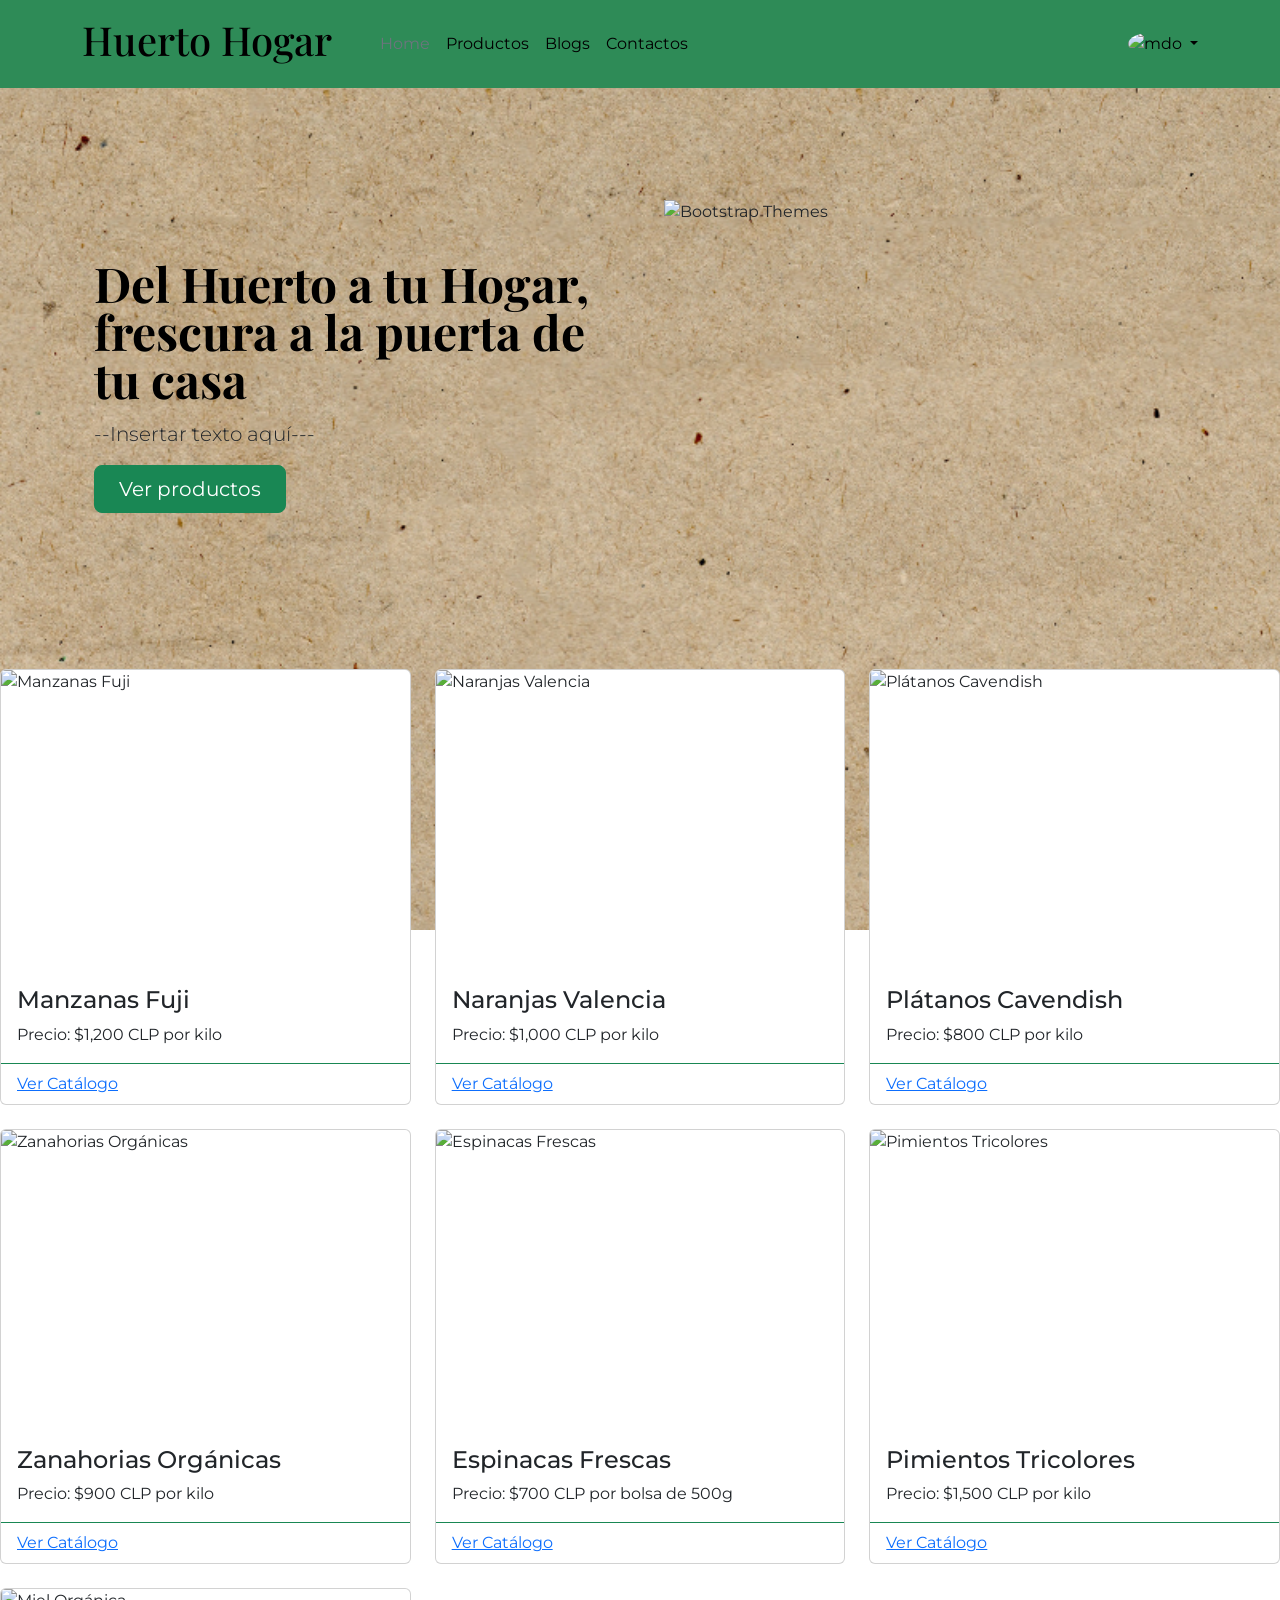
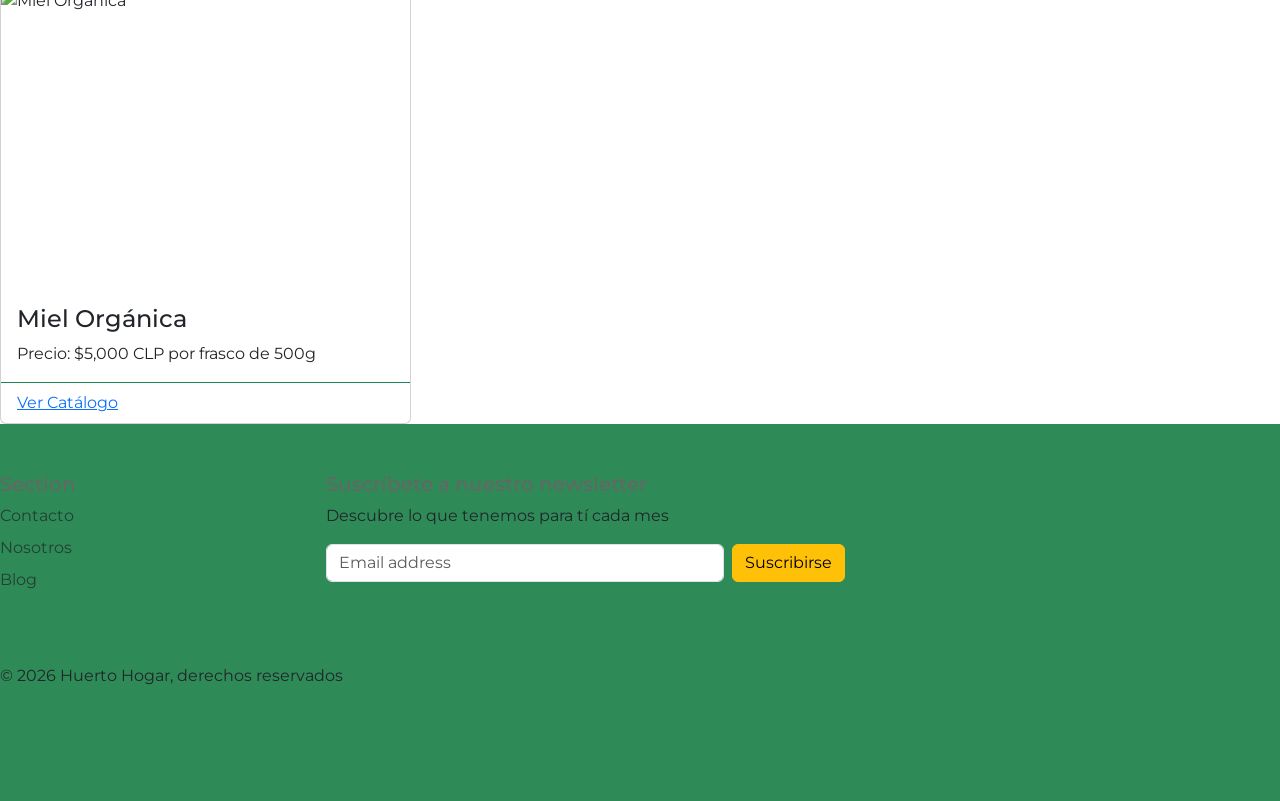
==== index.html @ 9d450c9e "borrado de boton nosotros del header de todo el proyecto" ====
<!DOCTYPE html>
<html lang="es">

<head>
    <meta charset="UTF-8">
    <title>HuertoHogar - Inicio</title>

    <style>
    @import url('https://fonts.googleapis.com/css2?family=Montserrat:ital,wght@0,100..900;1,100..900&display=swap');
    </style>
    <style>
    @import url('https://fonts.googleapis.com/css2?family=Montserrat:ital,wght@0,100..900;1,100..900&family=Playfair+Display:ital,wght@0,400..900;1,400..900&display=swap');
    </style>
    <link href="https://cdn.jsdelivr.net/npm/bootstrap@5.3.8/dist/css/bootstrap.min.css" rel="stylesheet" integrity="sha384-sRIl4kxILFvY47J16cr9ZwB07vP4J8+LH7qKQnuqkuIAvNWLzeN8tE5YBujZqJLB" crossorigin="anonymous">
    <script src="https://cdn.jsdelivr.net/npm/bootstrap@5.3.8/dist/js/bootstrap.bundle.min.js" integrity="sha384-FKyoEForCGlyvwx9Hj09JcYn3nv7wiPVlz7YYwJrWVcXK/BmnVDxM+D2scQbITxI" crossorigin="anonymous"></script>

    <link rel="stylesheet" href="css/style.css">
</head>


<!--HEADER-->
<header class="p-3 mb-3 ">
    <div class="container">
        <div class="d-flex flex-wrap align-items-center justify-content-center justify-content-lg-start"> <!-- Aqui va la imagen (logo)<a href="/"
                class="d-flex align-items-center mb-2 mb-lg-0 link-body-emphasis text-decoration-none"> <svg
                    class="bi me-2" width="40" height="32" role="img" aria-label="Bootstrap">
                    <use xlink:href="#bootstrap"></use>
                </svg> </a>-->
                <h1 class="logo-prov">Huerto Hogar</h1>
            <ul class="nav col-12 col-lg-auto me-lg-auto mb-2 justify-content-center mb-md-0">
                <li><a href="index.html" class="nav-link px-2 link-secondary">Home</a></li>
                <li><a href="catalogo.html" class="nav-link px-2 link-body-emphasis">Productos</a></li>
                <li><a href="blog.html" class="nav-link px-2 link-body-emphasis">Blogs</a></li>
                <li><a href="contacto.html" class="nav-link px-2 link-body-emphasis">Contactos</a></li>
            </ul>
            <div class="dropdown text-end"> <a href="login.html"
                    class="d-block link-body-emphasis text-decoration-none dropdown-toggle" data-bs-toggle="dropdown"
                    aria-expanded="false"> <img src="https://github.com/mdo.png" alt="mdo" width="32" height="32"
                        class="rounded-circle"> </a>
                <ul class="dropdown-menu text-small" style="">
                    <li><a class="dropdown-item" href="login.html">Iniciar Sesión/ Registrarse</a></li>
                    <li><a class="dropdown-item" href="carrito.html">Carrito</a></li>
                    <li>
                        <hr class="dropdown-divider">
                    </li>
                    <li><a class="dropdown-item" href="login.html">Cerrar Sesión</a></li>
                </ul>
            </div>
        </div>
    </div>
</header>
<!--HEADER-->

<body>
    <div class="container col-xxl-8 px-4 py-5">
        <div class="row flex-lg-row-reverse align-items-center g-5 py-5">
            <div class="col-10 col-sm-8 col-lg-6"> <img src="../HuertoHogar/img/manzana.jpg"
                    class="d-block mx-lg-auto img-fluid" alt="Bootstrap Themes" width="700" height="500" loading="lazy">
            </div>
            <div class="col-lg-6">
                <h1 class="display-5 fw-bold text-body-emphasis lh-1 mb-3">Del Huerto a tu Hogar, frescura a la puerta de tu casa</h1>
                <p class="lead">--Insertar texto aquí---</p>
                <div class="d-grid gap-2 d-md-flex justify-content-md-start"> <button type="button"
                        class="btn btn-success btn-lg px-4 me-md-2">Ver productos</button>
                </div>
            </div>
        </div>
    </div>

    <!--CARDS-->
    <div class="row row-cols-1 row-cols-md-3 g-4">
    
        <div class="col">
            <div class="card h-100">
                <img src="../HuertoHogar/img/manzana2.jpg" class="card-img-top" alt="Manzanas Fuji">
                <div class="card-body">
                    <h4 class="card-title">Manzanas Fuji</h4>
                    <p class="card-text">
                        Precio: $1,200 CLP por kilo
                    </p>
                </div>
                <div class="card-footer bg-transparent border-success">
                    <a href="catalogo.html">Ver Catálogo</a>
                </div>
            </div>
        </div>
    
        <div class="col">
            <div class="card h-100">
                <img src="../HuertoHogar/img/naranja2.jpg" class="card-img-top" alt="Naranjas Valencia">
                <div class="card-body">
                    <h4 class="card-title">Naranjas Valencia</h4>
                    <p class="card-text">
                        Precio: $1,000 CLP por kilo
                    </p>
                </div>
                <div class="card-footer bg-transparent border-success">
                    <a href="catalogo.html">Ver Catálogo</a>
                </div>
            </div>
        </div>
    
        <div class="col">
            <div class="card h-100">
                <img src="../HuertoHogar/img/banana.jpg" class="card-img-top" alt="Plátanos Cavendish">
                <div class="card-body">
                    <h4 class="card-title">Plátanos Cavendish</h4>
                    <p class="card-text">
                        Precio: $800 CLP por kilo
                    </p>
                </div>
                <div class="card-footer bg-transparent border-success">
                    <a href="catalogo.html">Ver Catálogo</a>
                </div>
            </div>
        </div>
    
        <div class="col">
            <div class="card h-100">
                <img src="../HuertoHogar/img/zanahoria.jpg" class="card-img-top" alt="Zanahorias Orgánicas">
                <div class="card-body">
                    <h4 class="card-title">Zanahorias Orgánicas</h4>
                    <p class="card-text">
                        Precio: $900 CLP por kilo
                    </p>
                </div>
                <div class="card-footer bg-transparent border-success">
                    <a href="catalogo.html">Ver Catálogo</a>
                </div>
            </div>
        </div>
    
        <div class="col">
            <div class="card h-100">
                <img src="../HuertoHogar/img/espinaca3.jpg" class="card-img-top" alt="Espinacas Frescas">
                <div class="card-body">
                    <h4 class="card-title">Espinacas Frescas</h4>
                    <p class="card-text">
                        Precio: $700 CLP por bolsa de 500g
                    </p>
                </div>
                <div class="card-footer bg-transparent border-success">
                    <a href="catalogo.html">Ver Catálogo</a>
                </div>
            </div>
        </div>
    
        <div class="col">
            <div class="card h-100">
                <img src="../HuertoHogar/img/pimiento2.jpg" class="card-img-top" alt="Pimientos Tricolores">
                <div class="card-body">
                    <h4 class="card-title">Pimientos Tricolores</h4>
                    <p class="card-text">
                        Precio: $1,500 CLP por kilo
                    </p>
                </div>
                <div class="card-footer bg-transparent border-success">
                    <a href="catalogo.html">Ver Catálogo</a>
                </div>
            </div>
        </div>
    
        <div class="col">
            <div class="card h-100">
                <img src="../HuertoHogar/img/miel.jpg" class="card-img-top" alt="Miel Orgánica">
                <div class="card-body">
                    <h4 class="card-title">Miel Orgánica</h4>
                    <p class="card-text">
                        Precio: $5,000 CLP por frasco de 500g
                    </p>
                </div>
                <div class="card-footer bg-transparent border-success">
                    <a href="catalogo.html">Ver Catálogo</a>
                </div>
            </div>
        </div>
    
    </div>
    <!--CARDS-->
</body>

<!--FOOTER-->
<footer class="py-5">
    <div class="row">
        <div class="col-6 col-md-2 mb-3">
            <h5>Section</h5>
            <ul class="nav flex-column">
                <li class="nav-item mb-2"><a href="contacto.html" class="nav-link p-0 text-body-secondary">Contacto</a></li>
                <li class="nav-item mb-2"><a href="contacto.html" class="nav-link p-0 text-body-secondary">Nosotros</a></li>
                <li class="nav-item mb-2"><a href="blog.html" class="nav-link p-0 text-body-secondary">Blog</a></li>

            </ul>
        </div>
        <div class="col-md-5 offset-md-1 mb-3">
            <form>
                <h5>Suscríbete a nuestro newsletter</h5>
                <p>Descubre lo que tenemos para tí cada mes</p>
                <div class="d-flex flex-column flex-sm-row w-100 gap-2"> <label for="newsletter1"
                        class="visually-hidden">Email personal</label> <input id="newsletter1" type="email"
                        class="form-control" placeholder="Email address"> <button class="btn btn-warning"
                        type="button">Suscribirse</button> </div>
            </form>
        </div>
    </div>
    <div class="d-flex flex-column flex-sm-row justify-content-between py-4 my-4">
        <p>© 2026 Huerto Hogar, derechos reservados</p>
        <ul class="list-unstyled d-flex">
            <li class="ms-3"><a class="link-body-emphasis" href="https://www.instagram.com/" aria-label="Instagram"><svg class="bi" width="24"
                        height="24">
                        <use xlink:href="#instagram"></use>
                    </svg></a></li>
            <li class="ms-3"><a class="link-body-emphasis" href="https://www.facebook.com/" aria-label="Facebook"><svg class="bi" width="24"
                        height="24" aria-hidden="true">
                        <use xlink:href="#facebook"></use>
                    </svg></a></li>
        </ul>
    </div>
</footer>
<!--FOOTER-->
</html>
---- css/style.css ----
body {
    /* Ruta de la imagen o enlace web */
    background-image: url('../img/FondoPapel.jpg');
    
    /* Evita que la imagen se repita */
    background-repeat: no-repeat;
    
    /* Ajusta la imagen para que cubra toda la pantalla */
    background-size: cover;
    
    /* Centra la imagen en la pantalla */
    background-position: center;
    
    /* Mantiene la imagen fija al deslizar la página */
    background-attachment: fixed;
    
    /* Elimina los márgenes predeterminados del navegador */
    margin: 0;
    
    /* Asegura que el alto ocupe toda la ventana */
    height: 100vh;

    font-family: 'Montserrat', sans-serif;
}


header{
    background-color: var(--verde-esmeralda);
}

footer {
    background-color: var(--verde-esmeralda);
}

.logo-prov{
    color: black;
    margin-right: 40px;
}


h1{
    font-family: 'Playfair Display', serif;
    color: var(--marron-claro);
}

h2{
    font-family: 'Montserrat', sans-serif;
    color: var(--marron-claro);
}

h3{
    font-family: 'Montserrat', sans-serif;
    color: var(--gris-oscuro);
}
h4{
    font-family: 'Montserrat', sans-serif;
    color: var(--gris-oscuro);
}
h5{
    font-family: 'Montserrat', sans-serif;
    color: var(--gris-medio);
}
h6{
    font-family: 'Montserrat', sans-serif;
}
p{
    font-family: 'Montserrat', sans-serif;
}


.card-img-top{
    height: 300px;
    object-fit: cover;
}

.bg-blanco{
    background-color: var(--blanco-suave);
}
:root{
    --blanco-suave: #F7F7F7;
    --verde-esmeralda:  #2E8B57;
    --amarillo-mostaza: #FFD700;
    --marron-claro: #8B4513;
    --gris-oscuro: #333333;
    --gris-medio: #666666;
}
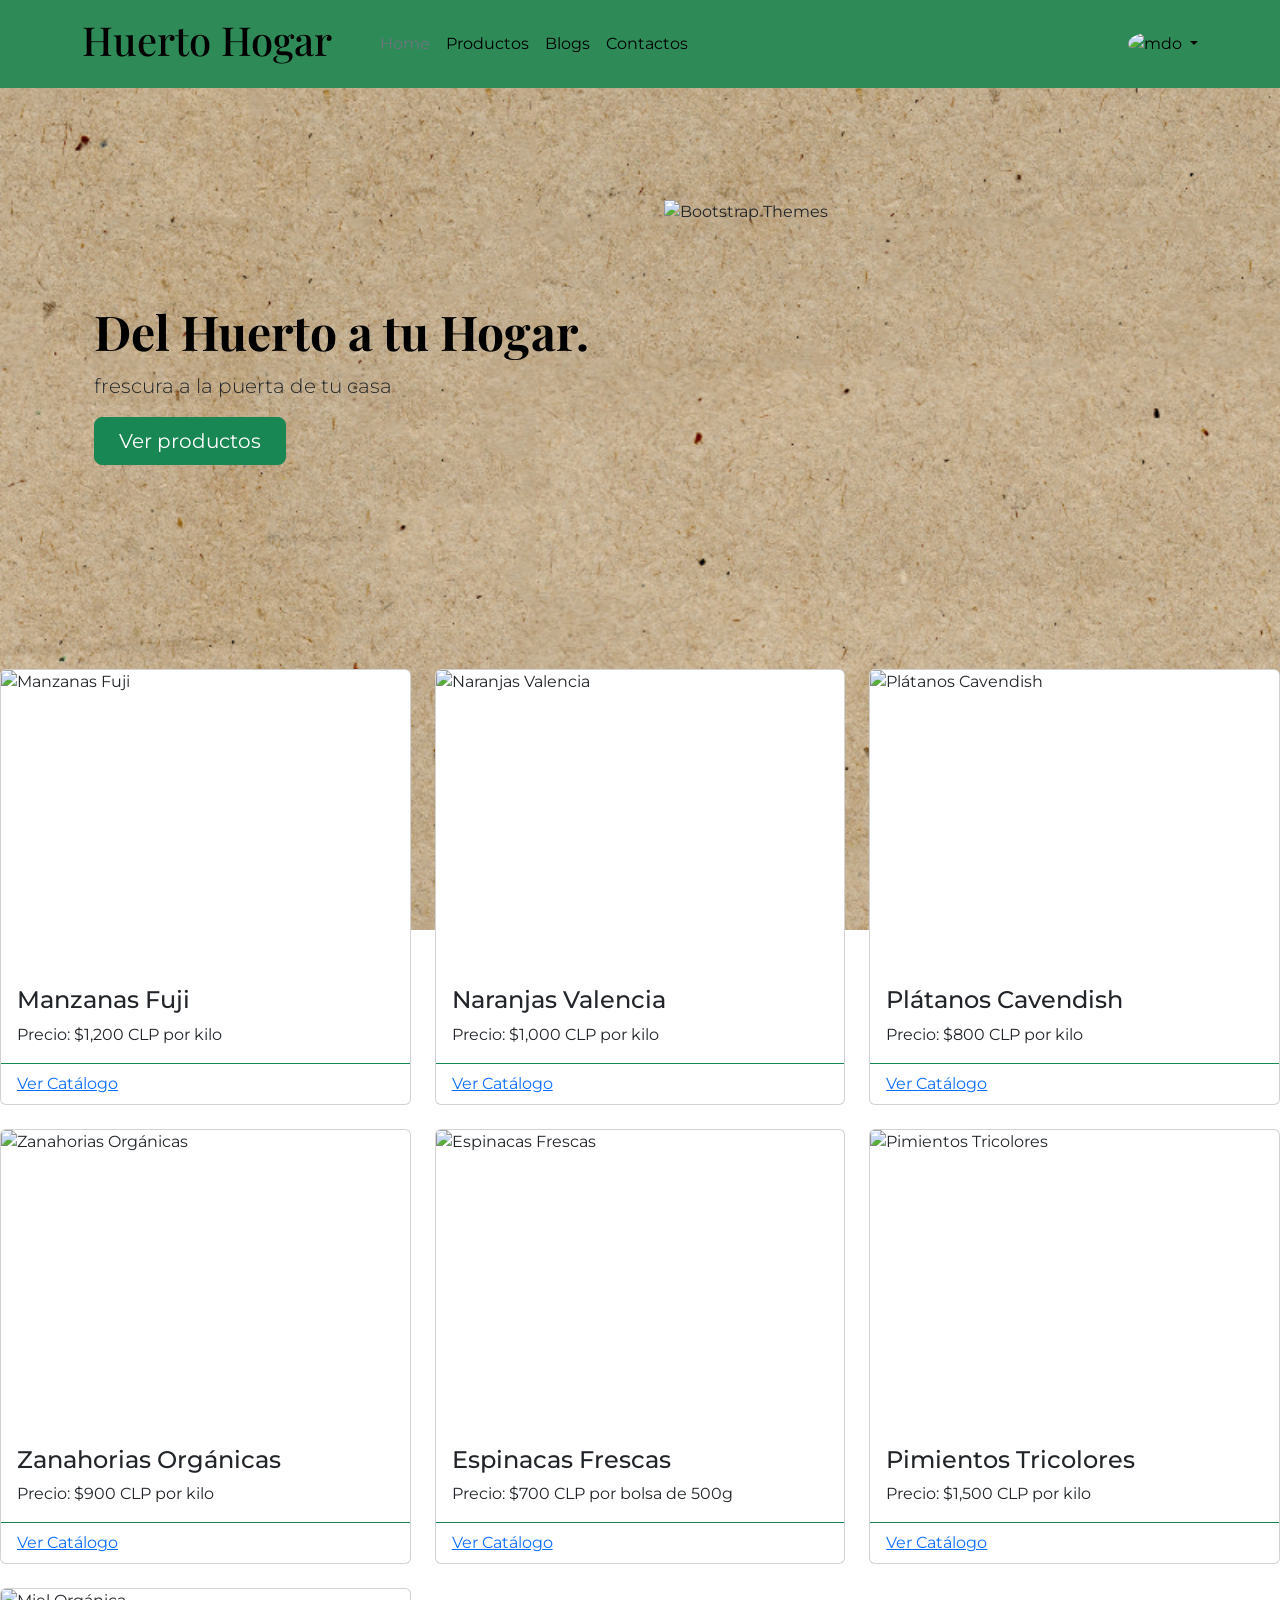
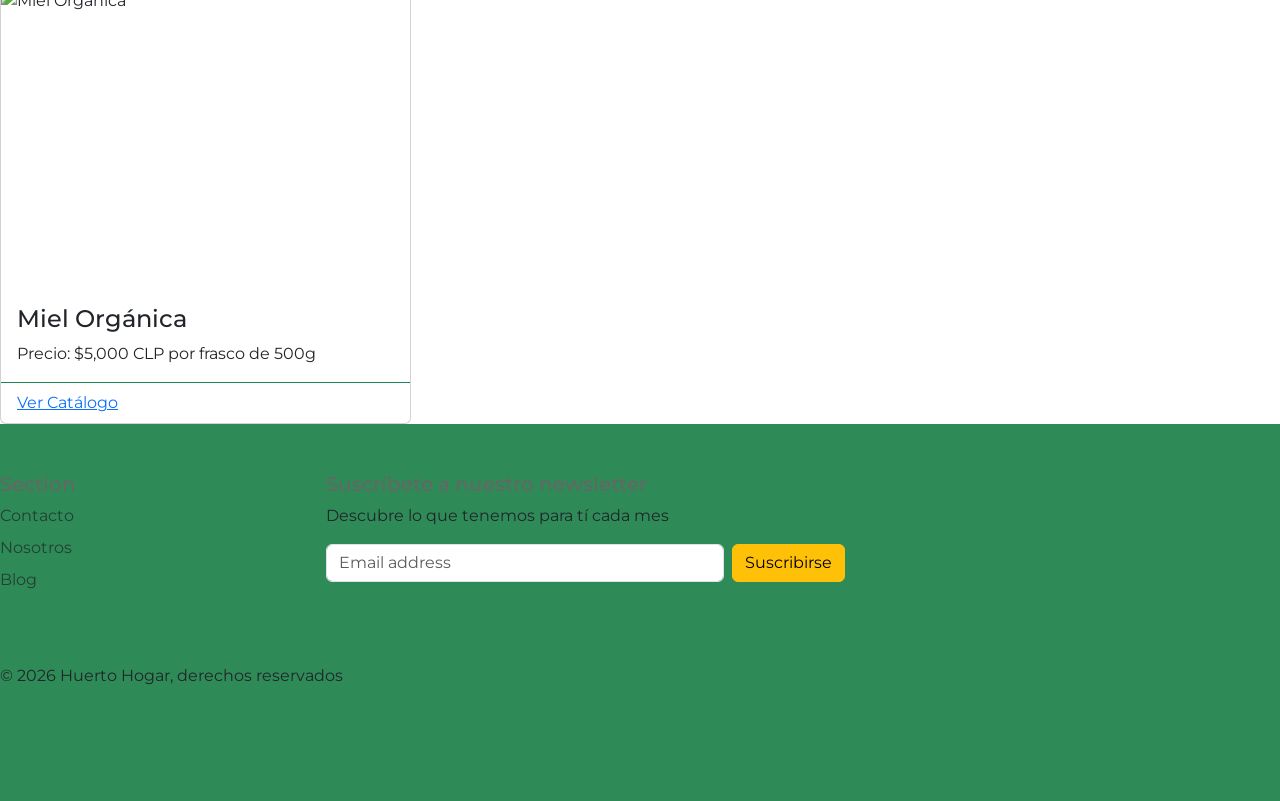
==== commit d8dcce1a: "cambio de titulo y subtitulo ademas de boton ver productos ahora si redirecciona a productos" ====
--- a/index.html
+++ b/index.html
@@ -58,10 +58,10 @@
                     class="d-block mx-lg-auto img-fluid" alt="Bootstrap Themes" width="700" height="500" loading="lazy">
             </div>
             <div class="col-lg-6">
-                <h1 class="display-5 fw-bold text-body-emphasis lh-1 mb-3">Del Huerto a tu Hogar, frescura a la puerta de tu casa</h1>
-                <p class="lead">--Insertar texto aquí---</p>
-                <div class="d-grid gap-2 d-md-flex justify-content-md-start"> <button type="button"
-                        class="btn btn-success btn-lg px-4 me-md-2">Ver productos</button>
+                <h1 class="display-5 fw-bold text-body-emphasis lh-1 mb-3">Del Huerto a tu Hogar.</h1>
+                <p class="lead">frescura a la puerta de tu casa</p>
+                <div class="d-grid gap-2 d-md-flex justify-content-md-start"> <a href="catalogo.html"
+                    class="btn btn-success btn-lg px-4 me-md-2">Ver productos</a>
                 </div>
             </div>
         </div>
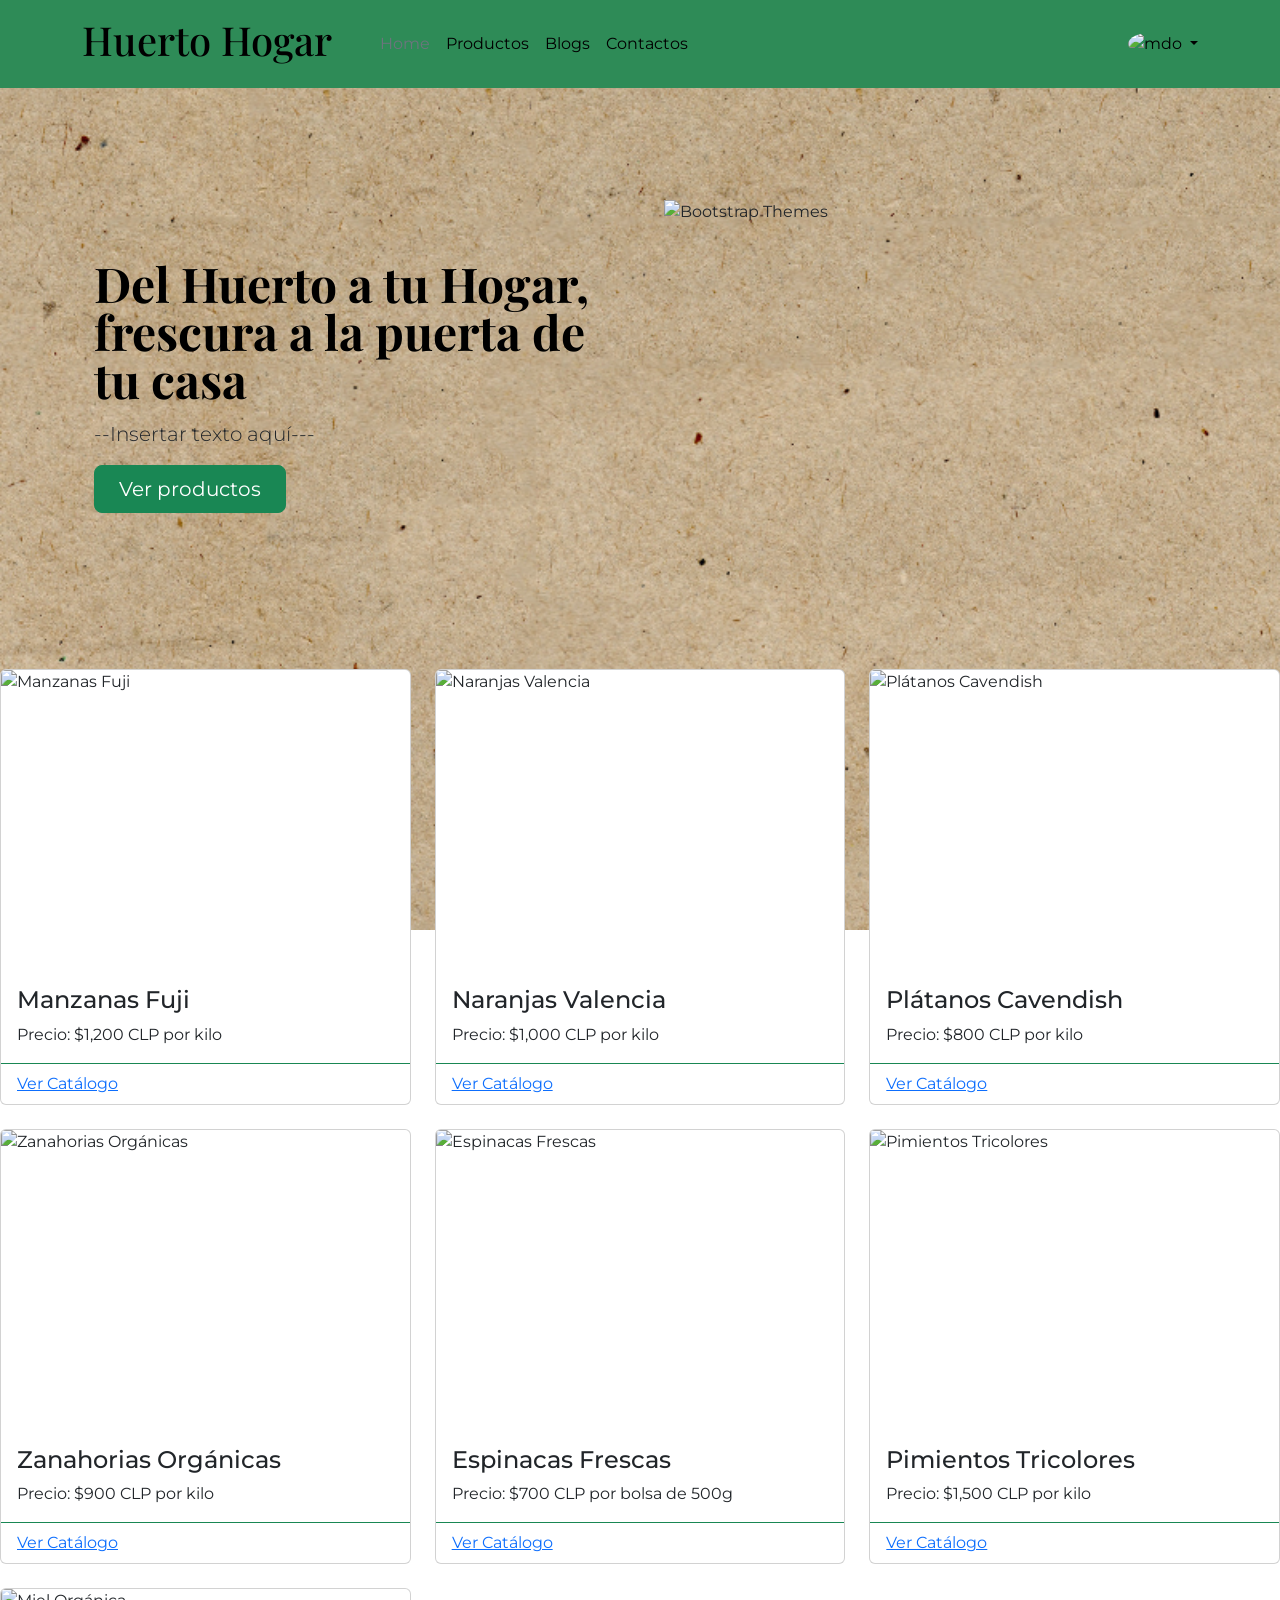
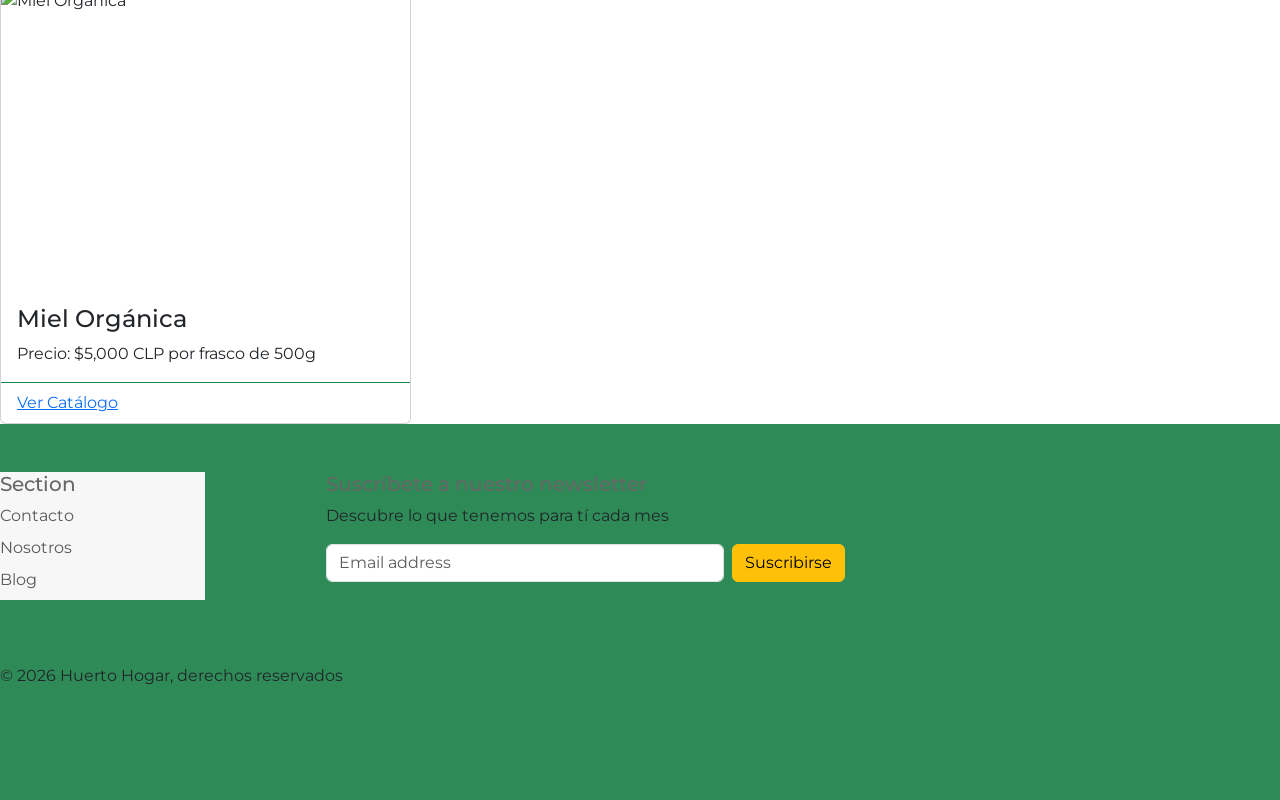
==== commit bf6f3e0d: "Modificacion estetica de carrito y el index Se agregaron clases bootstrap a algunos componentes para" ====
--- a/index.html
+++ b/index.html
@@ -58,10 +58,11 @@
                     class="d-block mx-lg-auto img-fluid" alt="Bootstrap Themes" width="700" height="500" loading="lazy">
             </div>
             <div class="col-lg-6">
-                <h1 class="display-5 fw-bold text-body-emphasis lh-1 mb-3">Del Huerto a tu Hogar.</h1>
-                <p class="lead">frescura a la puerta de tu casa</p>
-                <div class="d-grid gap-2 d-md-flex justify-content-md-start"> <a href="catalogo.html"
-                    class="btn btn-success btn-lg px-4 me-md-2">Ver productos</a>
+                <h1 class="display-5 fw-bold text-body-emphasis lh-1 mb-3">Del Huerto a tu Hogar, frescura a la puerta de tu casa</h1>
+                <p class="lead">--Insertar texto aquí---</p>
+                <div class="d-grid gap-2 d-md-flex justify-content-md-start"> <button type="button"
+                        class="btn btn-success btn-lg px-4 me-md-2"
+                        >Ver productos</button>
                 </div>
             </div>
         </div>
@@ -182,7 +183,7 @@
 <!--FOOTER-->
 <footer class="py-5">
     <div class="row">
-        <div class="col-6 col-md-2 mb-3">
+        <div class="col-6 col-md-2 mb-3 bg-blanco">
             <h5>Section</h5>
             <ul class="nav flex-column">
                 <li class="nav-item mb-2"><a href="contacto.html" class="nav-link p-0 text-body-secondary">Contacto</a></li>
@@ -204,16 +205,6 @@
     </div>
     <div class="d-flex flex-column flex-sm-row justify-content-between py-4 my-4">
         <p>© 2026 Huerto Hogar, derechos reservados</p>
-        <ul class="list-unstyled d-flex">
-            <li class="ms-3"><a class="link-body-emphasis" href="https://www.instagram.com/" aria-label="Instagram"><svg class="bi" width="24"
-                        height="24">
-                        <use xlink:href="#instagram"></use>
-                    </svg></a></li>
-            <li class="ms-3"><a class="link-body-emphasis" href="https://www.facebook.com/" aria-label="Facebook"><svg class="bi" width="24"
-                        height="24" aria-hidden="true">
-                        <use xlink:href="#facebook"></use>
-                    </svg></a></li>
-        </ul>
     </div>
 </footer>
 <!--FOOTER-->
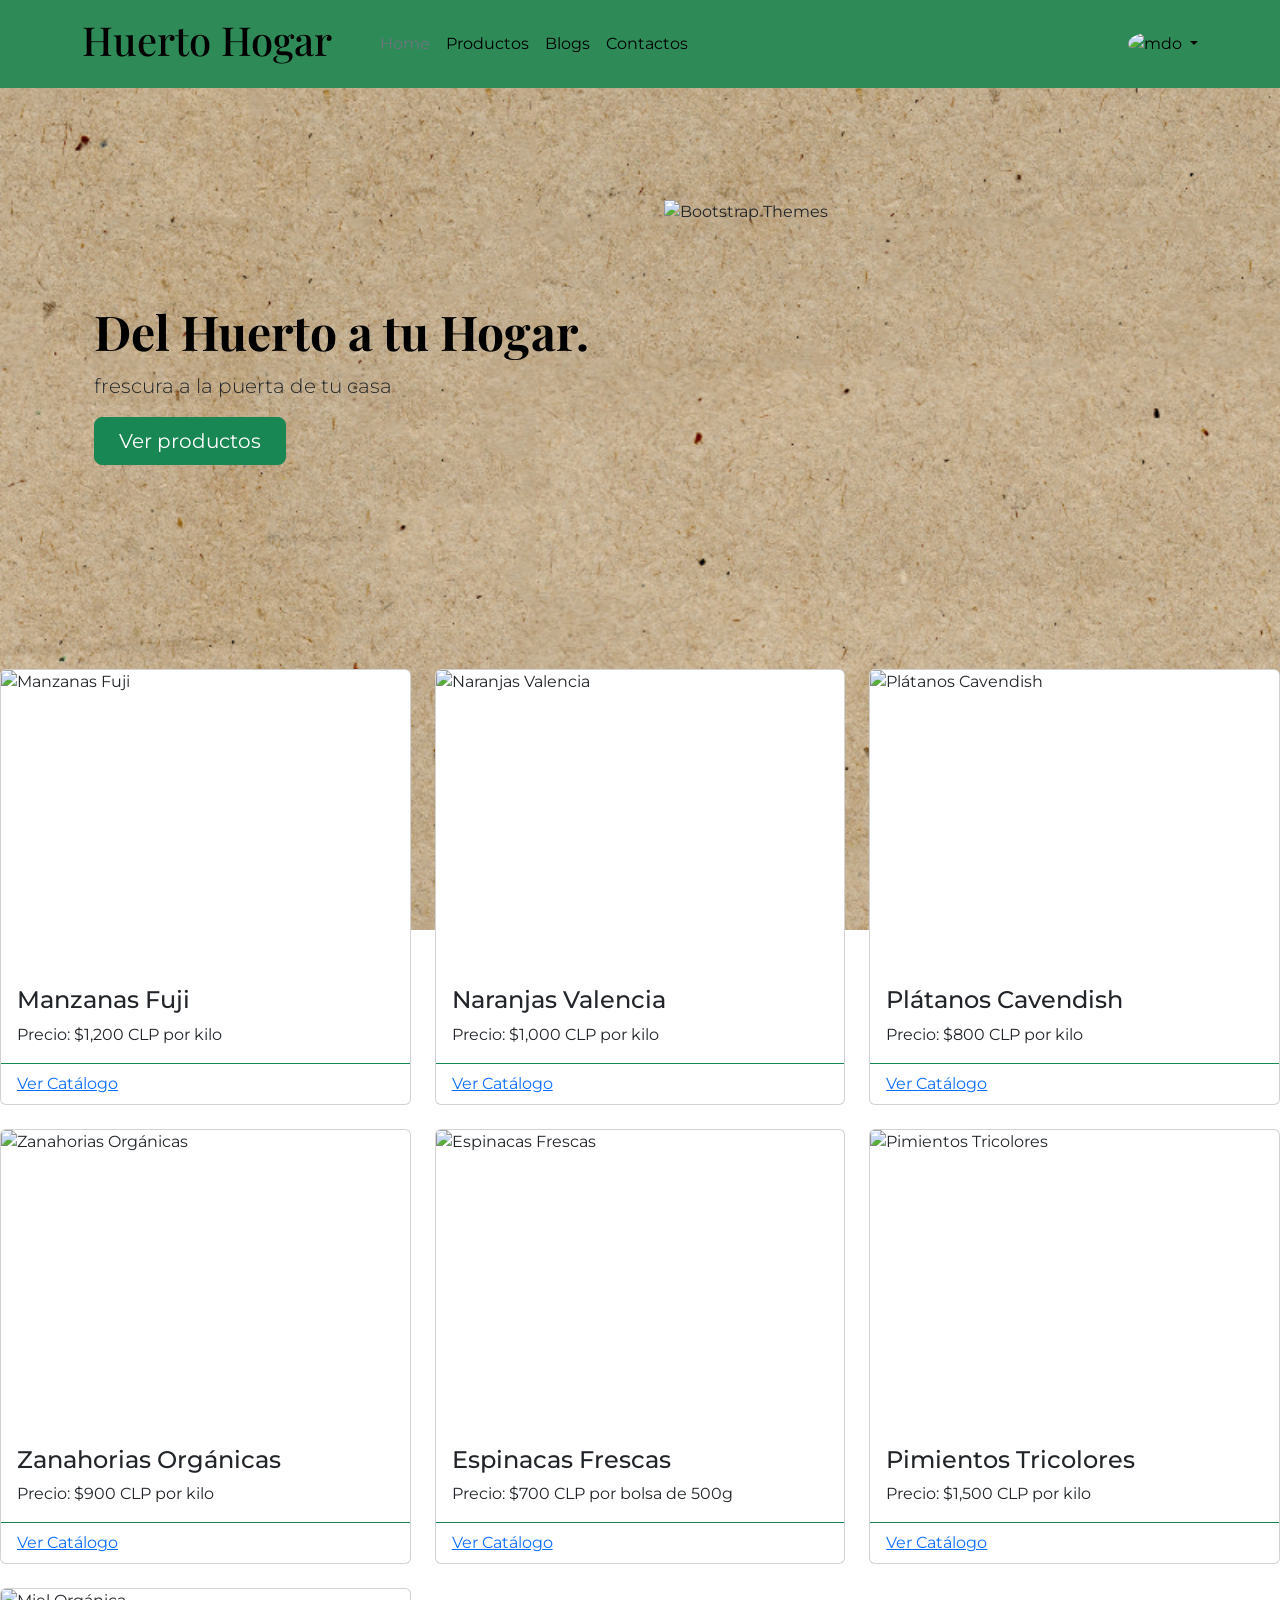
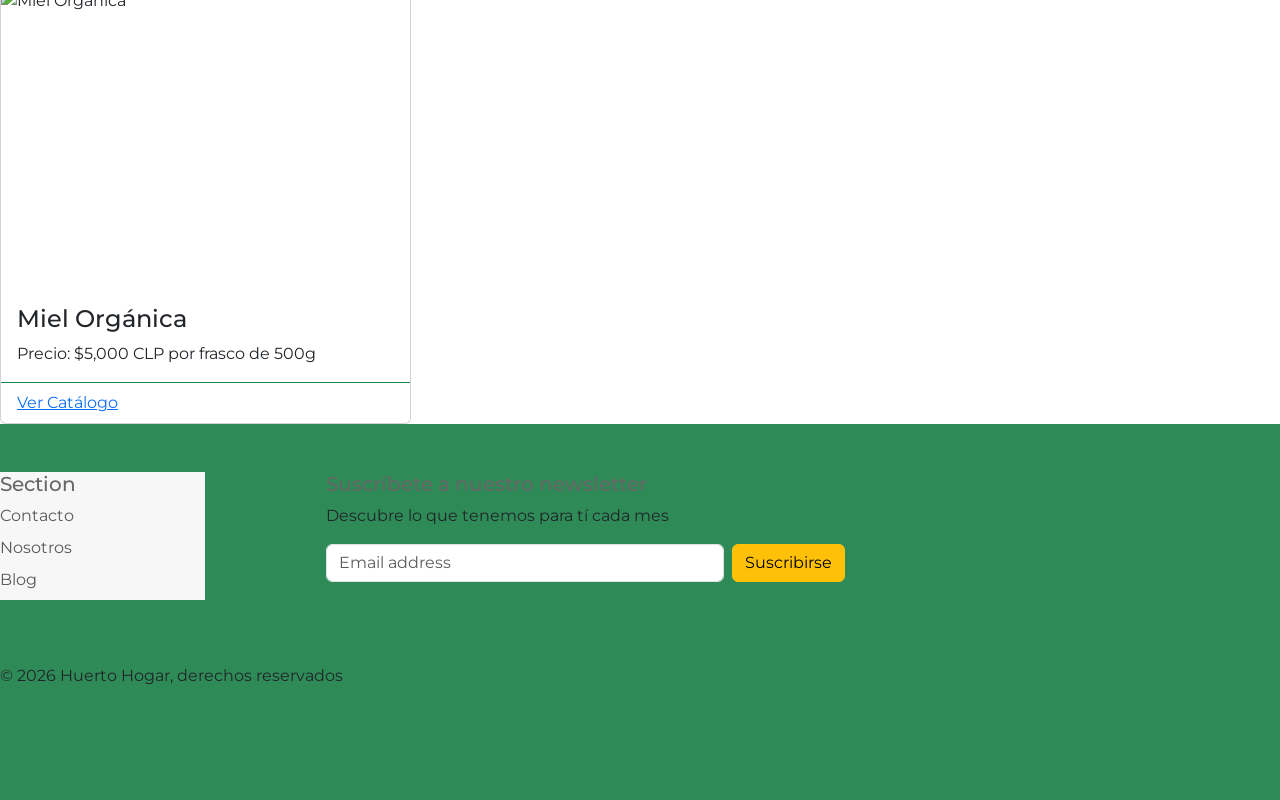
==== commit f0e97572: "Merge branch 'main' of https://github.com/gatogalleta123/HuertoHogar" ====
--- a/index.html
+++ b/index.html
@@ -58,11 +58,10 @@
                     class="d-block mx-lg-auto img-fluid" alt="Bootstrap Themes" width="700" height="500" loading="lazy">
             </div>
             <div class="col-lg-6">
-                <h1 class="display-5 fw-bold text-body-emphasis lh-1 mb-3">Del Huerto a tu Hogar, frescura a la puerta de tu casa</h1>
-                <p class="lead">--Insertar texto aquí---</p>
-                <div class="d-grid gap-2 d-md-flex justify-content-md-start"> <button type="button"
-                        class="btn btn-success btn-lg px-4 me-md-2"
-                        >Ver productos</button>
+                <h1 class="display-5 fw-bold text-body-emphasis lh-1 mb-3">Del Huerto a tu Hogar.</h1>
+                <p class="lead">frescura a la puerta de tu casa</p>
+                <div class="d-grid gap-2 d-md-flex justify-content-md-start"> <a href="catalogo.html"
+                    class="btn btn-success btn-lg px-4 me-md-2">Ver productos</a>
                 </div>
             </div>
         </div>
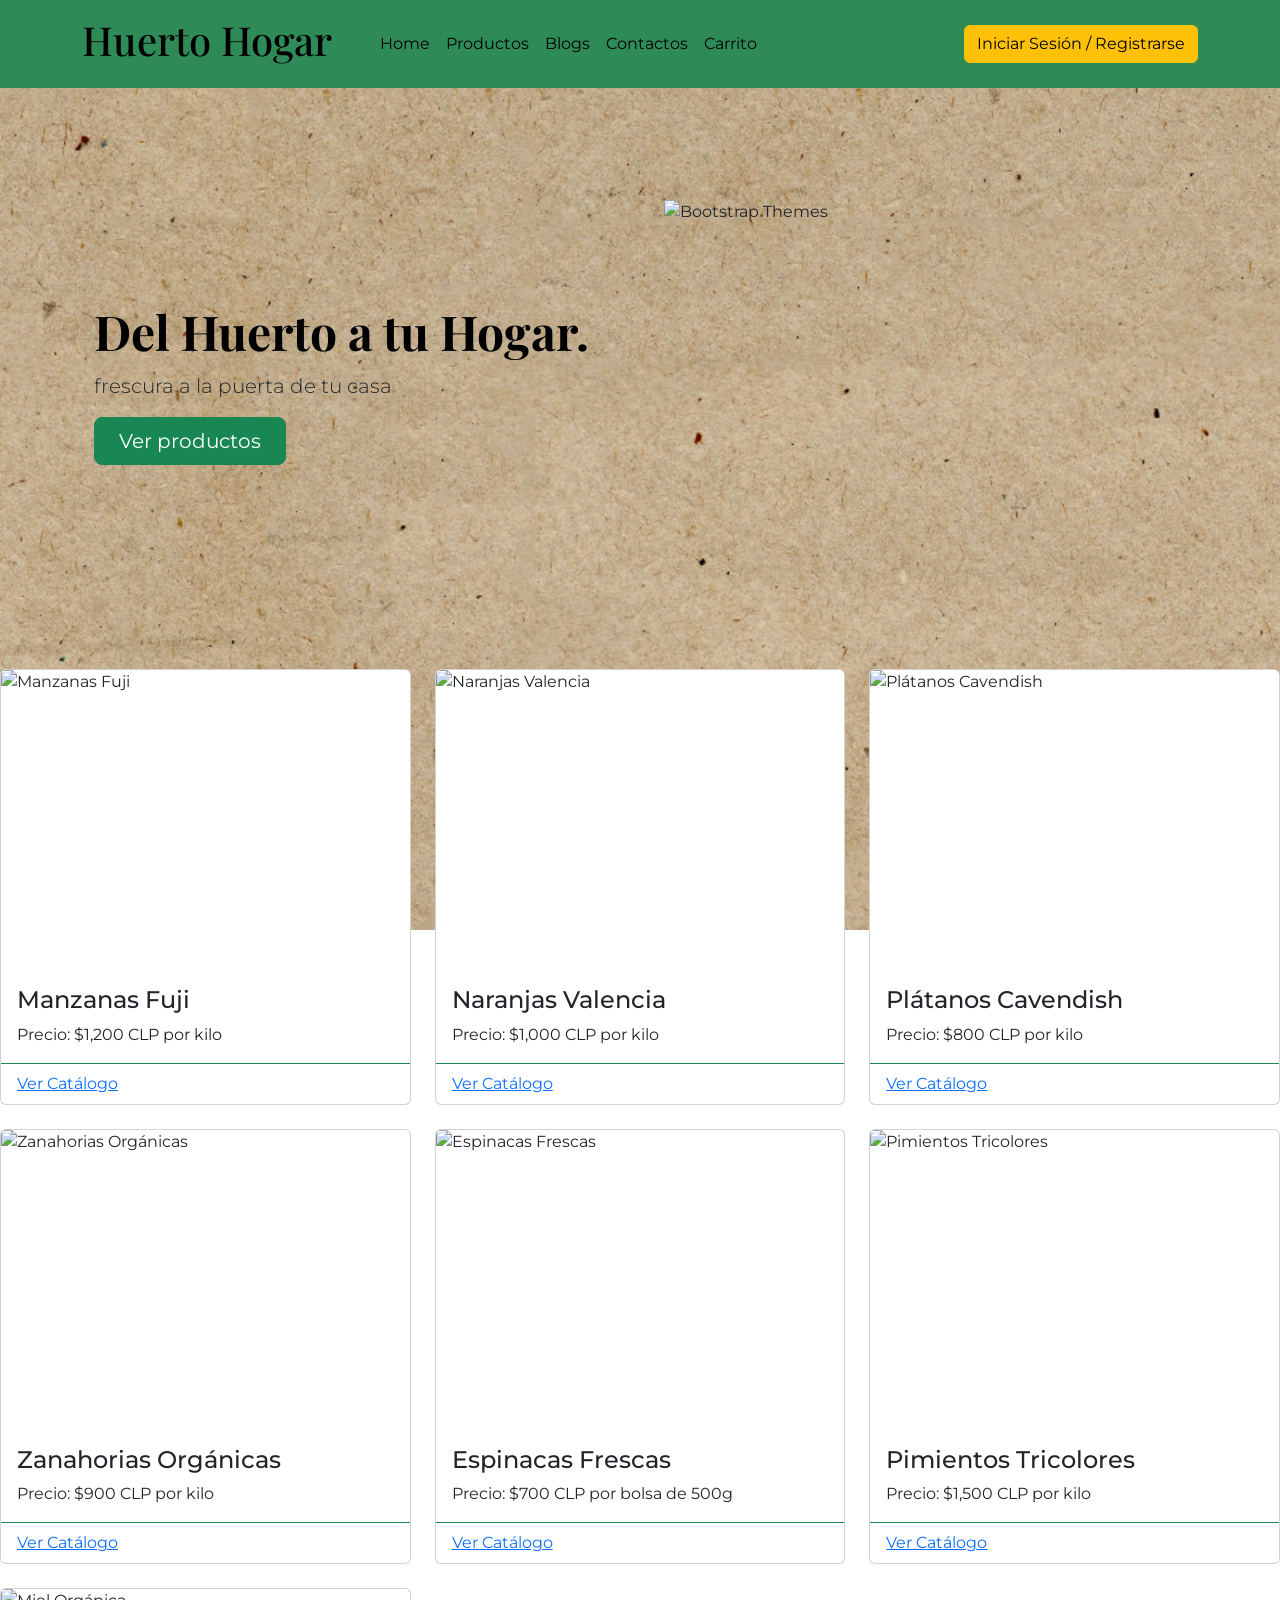
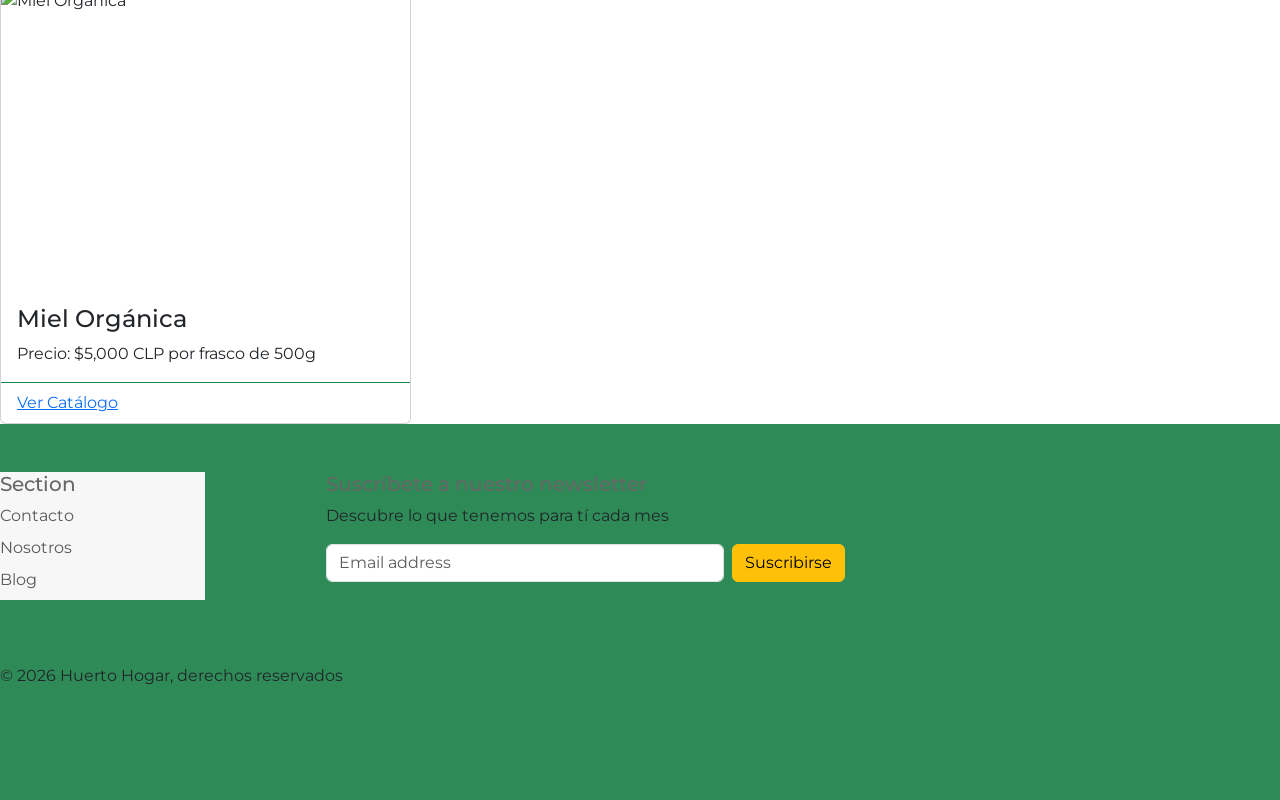
==== commit a51fc7ec: "Actualizacion sistema general Cambio de botones y interface del header Cambio en sistema de redirecc" ====
--- a/index.html
+++ b/index.html
@@ -15,37 +15,23 @@
     <script src="https://cdn.jsdelivr.net/npm/bootstrap@5.3.8/dist/js/bootstrap.bundle.min.js" integrity="sha384-FKyoEForCGlyvwx9Hj09JcYn3nv7wiPVlz7YYwJrWVcXK/BmnVDxM+D2scQbITxI" crossorigin="anonymous"></script>
 
     <link rel="stylesheet" href="css/style.css">
+    <script src="js/script.js" defer></script>
 </head>
 
 
 <!--HEADER-->
-<header class="p-3 mb-3 ">
+<header class="p-3 mb-3">
     <div class="container">
-        <div class="d-flex flex-wrap align-items-center justify-content-center justify-content-lg-start"> <!-- Aqui va la imagen (logo)<a href="/"
-                class="d-flex align-items-center mb-2 mb-lg-0 link-body-emphasis text-decoration-none"> <svg
-                    class="bi me-2" width="40" height="32" role="img" aria-label="Bootstrap">
-                    <use xlink:href="#bootstrap"></use>
-                </svg> </a>-->
-                <h1 class="logo-prov">Huerto Hogar</h1>
-            <ul class="nav col-12 col-lg-auto me-lg-auto mb-2 justify-content-center mb-md-0">
-                <li><a href="index.html" class="nav-link px-2 link-secondary">Home</a></li>
+        <div class="d-flex flex-wrap align-items-center">
+            <h1 class="logo-prov">Huerto Hogar</h1>
+            <ul class="nav me-auto mb-2 mb-md-0">
+                <li><a href="index.html" class="nav-link px-2 link-body-emphasis">Home</a></li>
                 <li><a href="catalogo.html" class="nav-link px-2 link-body-emphasis">Productos</a></li>
                 <li><a href="blog.html" class="nav-link px-2 link-body-emphasis">Blogs</a></li>
                 <li><a href="contacto.html" class="nav-link px-2 link-body-emphasis">Contactos</a></li>
+                <li><a href="carrito.html" class="nav-link px-2 link-body-emphasis">Carrito</a></li>
             </ul>
-            <div class="dropdown text-end"> <a href="login.html"
-                    class="d-block link-body-emphasis text-decoration-none dropdown-toggle" data-bs-toggle="dropdown"
-                    aria-expanded="false"> <img src="https://github.com/mdo.png" alt="mdo" width="32" height="32"
-                        class="rounded-circle"> </a>
-                <ul class="dropdown-menu text-small" style="">
-                    <li><a class="dropdown-item" href="login.html">Iniciar Sesión/ Registrarse</a></li>
-                    <li><a class="dropdown-item" href="carrito.html">Carrito</a></li>
-                    <li>
-                        <hr class="dropdown-divider">
-                    </li>
-                    <li><a class="dropdown-item" href="login.html">Cerrar Sesión</a></li>
-                </ul>
-            </div>
+            <a href="login.html" class="btn btn-warning ms-auto">Iniciar Sesión / Registrarse</a>
         </div>
     </div>
 </header>
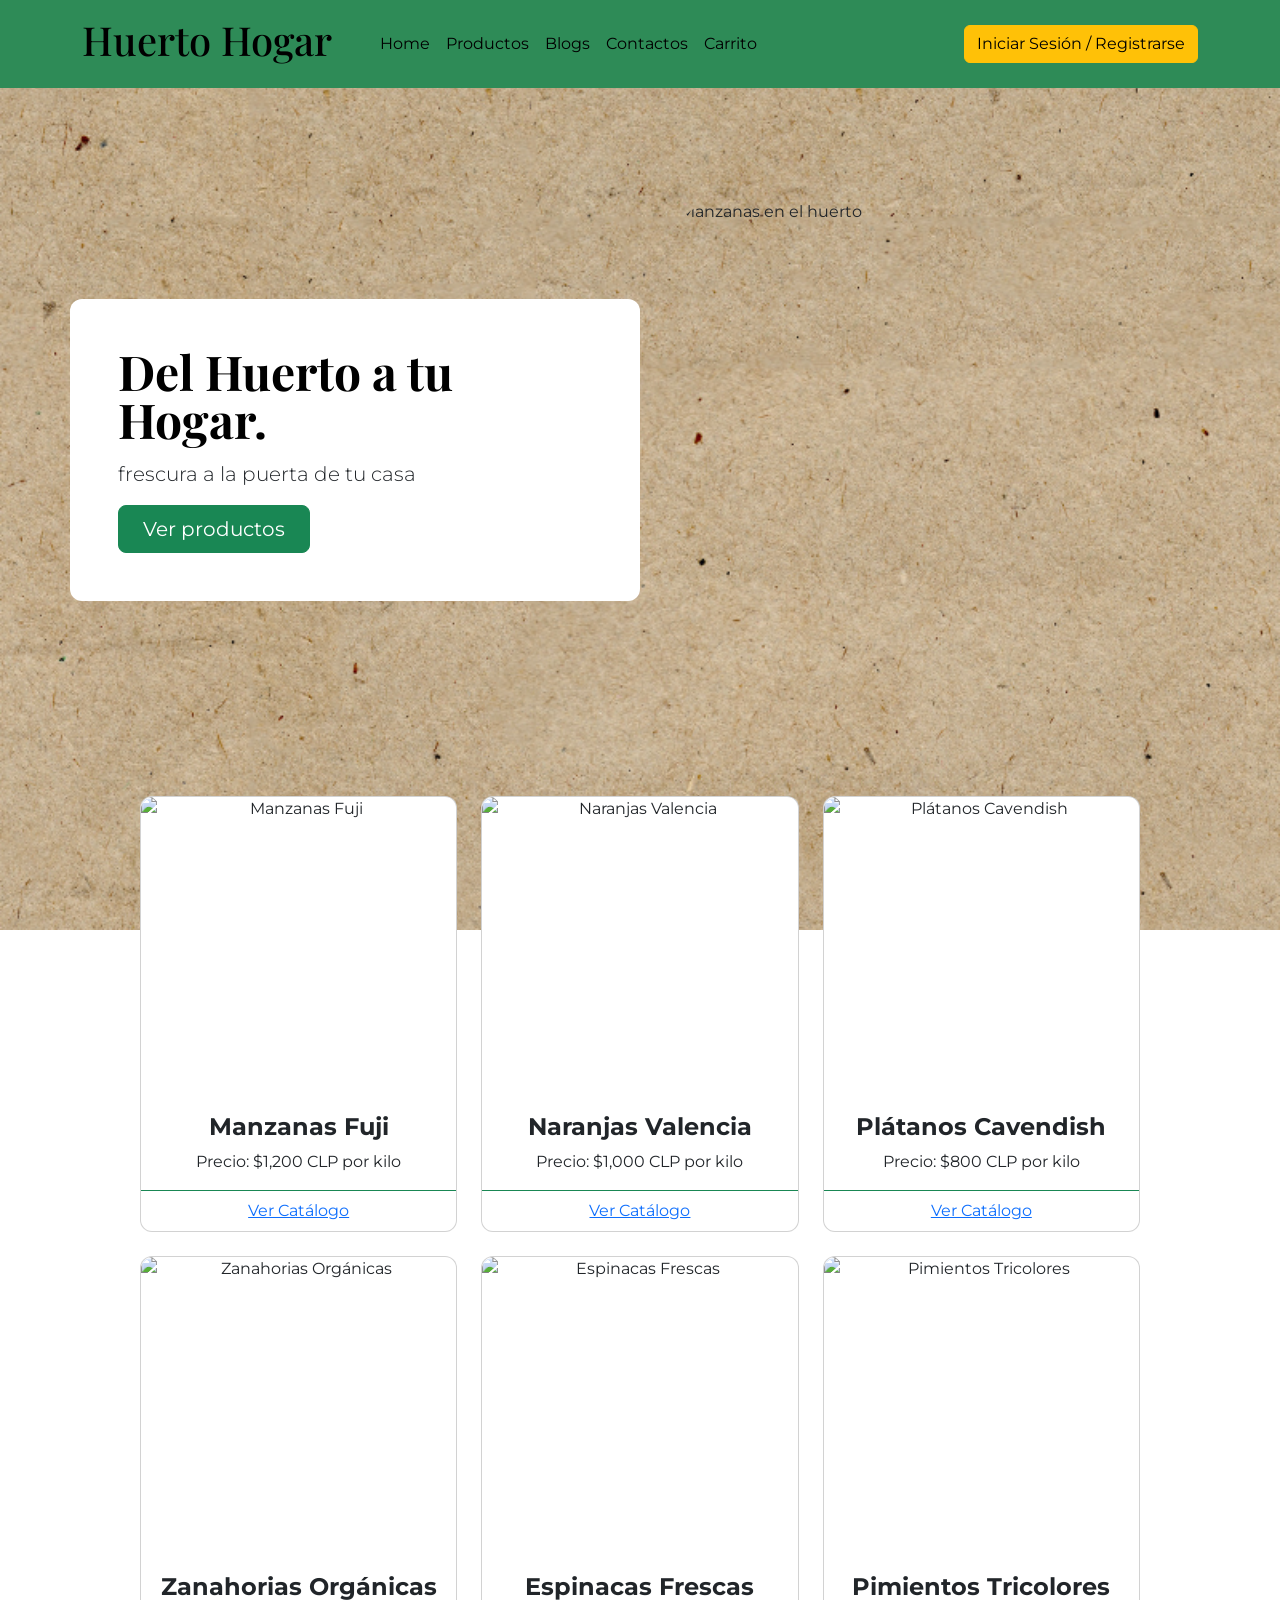
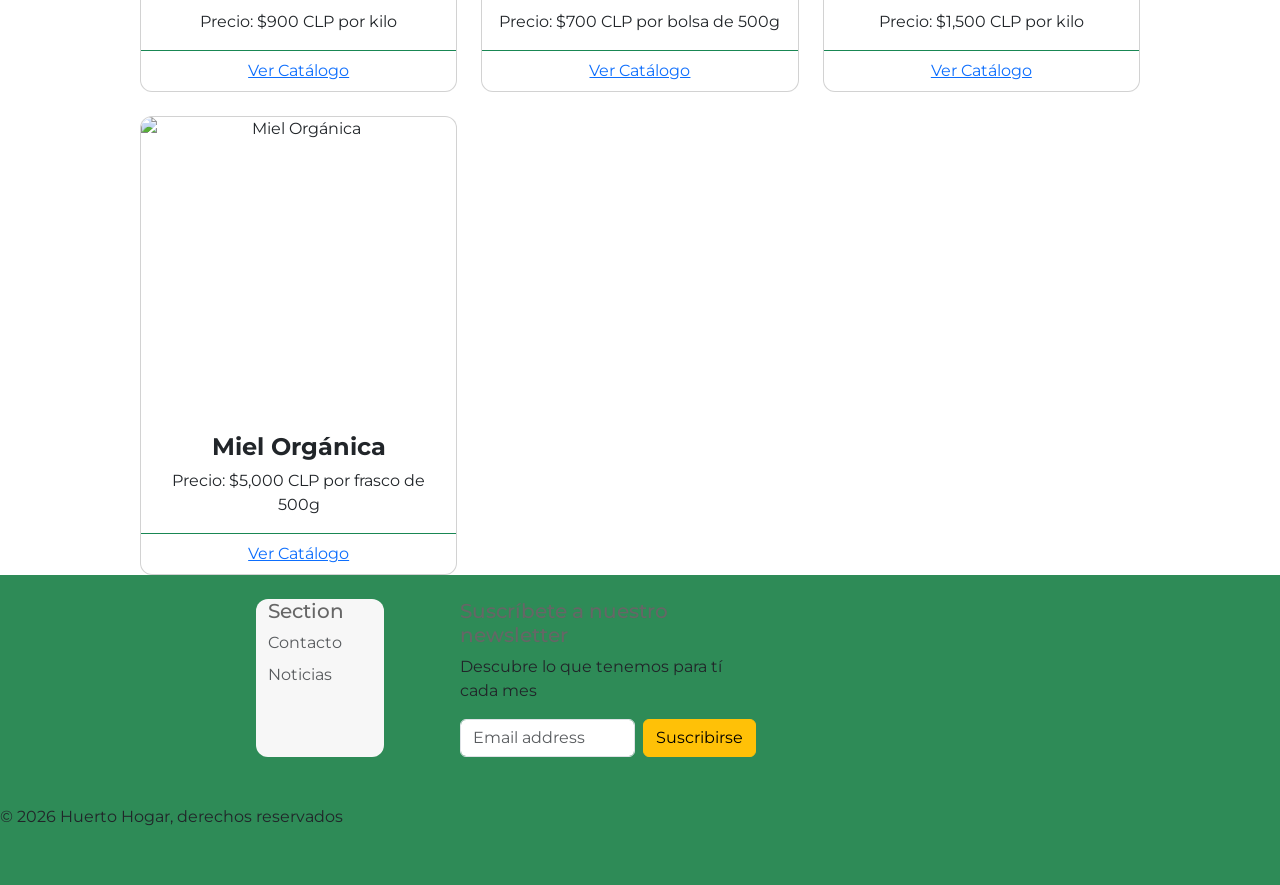
==== commit 48e45132: "Actualizacion visual a la pagina completa Cambios en el css y separacion de algunos items en el html" ====
--- a/index.html
+++ b/index.html
@@ -40,10 +40,10 @@
 <body>
     <div class="container col-xxl-8 px-4 py-5">
         <div class="row flex-lg-row-reverse align-items-center g-5 py-5">
-            <div class="col-10 col-sm-8 col-lg-6"> <img src="../HuertoHogar/img/manzana.jpg"
-                    class="d-block mx-lg-auto img-fluid" alt="Bootstrap Themes" width="700" height="500" loading="lazy">
+                <div class="col-10 col-sm-8 col-lg-6"> <img src="../HuertoHogar/img/manzana.jpg"
+                    class="d-block mx-lg-auto img-fluid hero-image" alt="Manzanas en el huerto" width="700" height="500" loading="lazy">
             </div>
-            <div class="col-lg-6">
+            <div class="col-lg-6 hero-copy p-4 p-lg-5">
                 <h1 class="display-5 fw-bold text-body-emphasis lh-1 mb-3">Del Huerto a tu Hogar.</h1>
                 <p class="lead">frescura a la puerta de tu casa</p>
                 <div class="d-grid gap-2 d-md-flex justify-content-md-start"> <a href="catalogo.html"
@@ -54,7 +54,7 @@
     </div>
 
     <!--CARDS-->
-    <div class="row row-cols-1 row-cols-md-3 g-4">
+    <div class="row row-cols-1 row-cols-md-3 g-4 product-card-grid">
     
         <div class="col">
             <div class="card h-100">
@@ -172,8 +172,7 @@
             <h5>Section</h5>
             <ul class="nav flex-column">
                 <li class="nav-item mb-2"><a href="contacto.html" class="nav-link p-0 text-body-secondary">Contacto</a></li>
-                <li class="nav-item mb-2"><a href="contacto.html" class="nav-link p-0 text-body-secondary">Nosotros</a></li>
-                <li class="nav-item mb-2"><a href="blog.html" class="nav-link p-0 text-body-secondary">Blog</a></li>
+                <li class="nav-item mb-2"><a href="blog.html" class="nav-link p-0 text-body-secondary">Noticias</a></li>
 
             </ul>
         </div>
--- a/css/style.css
+++ b/css/style.css
@@ -30,6 +30,27 @@
 
 footer {
     background-color: var(--verde-esmeralda);
+}
+
+footer.py-5 {
+    padding-top: 1.5rem !important;
+    padding-bottom: 1.5rem !important;
+}
+
+footer > .row {
+    margin-right: 20%;
+    margin-left: 20%;
+}
+
+footer .bg-blanco {
+    border-radius: 12px;
+}
+
+footer > .d-flex {
+    padding-top: 1rem !important;
+    padding-bottom: 1rem !important;
+    margin-top: 1rem !important;
+    margin-bottom: 0 !important;
 }
 
 .logo-prov{
@@ -71,6 +92,80 @@
 .card-img-top{
     height: 300px;
     object-fit: cover;
+    border-radius: 12px;
+}
+
+.hero-image {
+    width: 100%;
+    height: 500px;
+    object-fit: cover;
+    border-radius: 12%;
+}
+
+.hero-copy {
+    background-color: #ffffff;
+    border-radius: 12px;
+}
+
+
+.blog-content {
+    flex: 0 0 60%;
+    max-width: 60%;
+}
+
+.blog-image {
+    flex: 0 0 40%;
+    max-width: 40%;
+    align-self: stretch;
+}
+
+.blog-image img {
+    display: block;
+    width: 100%;
+    height: 100%;
+    min-height: 420px;
+    object-fit: cover;
+}
+
+.product-card-grid {
+    margin-inline: 10%;
+}
+
+.product-card-grid .card {
+    border-radius: 12px;
+    overflow: hidden;
+    text-align: center;
+}
+
+.product-card-grid .card h4 {
+    font-weight: 700;
+}
+
+.product-card-grid .card-footer {
+    text-align: center;
+}
+
+@media (max-width: 576px) {
+    .hero-image {
+        height: 280px;
+    }
+
+    .product-card-grid {
+        margin-inline: 5%;
+    }
+}
+
+@media (max-width: 991.98px) {
+    .blog-content,
+    .blog-image {
+        flex: 0 0 100%;
+        max-width: 100%;
+    }
+
+    .blog-image img {
+        height: 320px;
+        min-height: 0;
+    }
 }
 
 .bg-blanco{
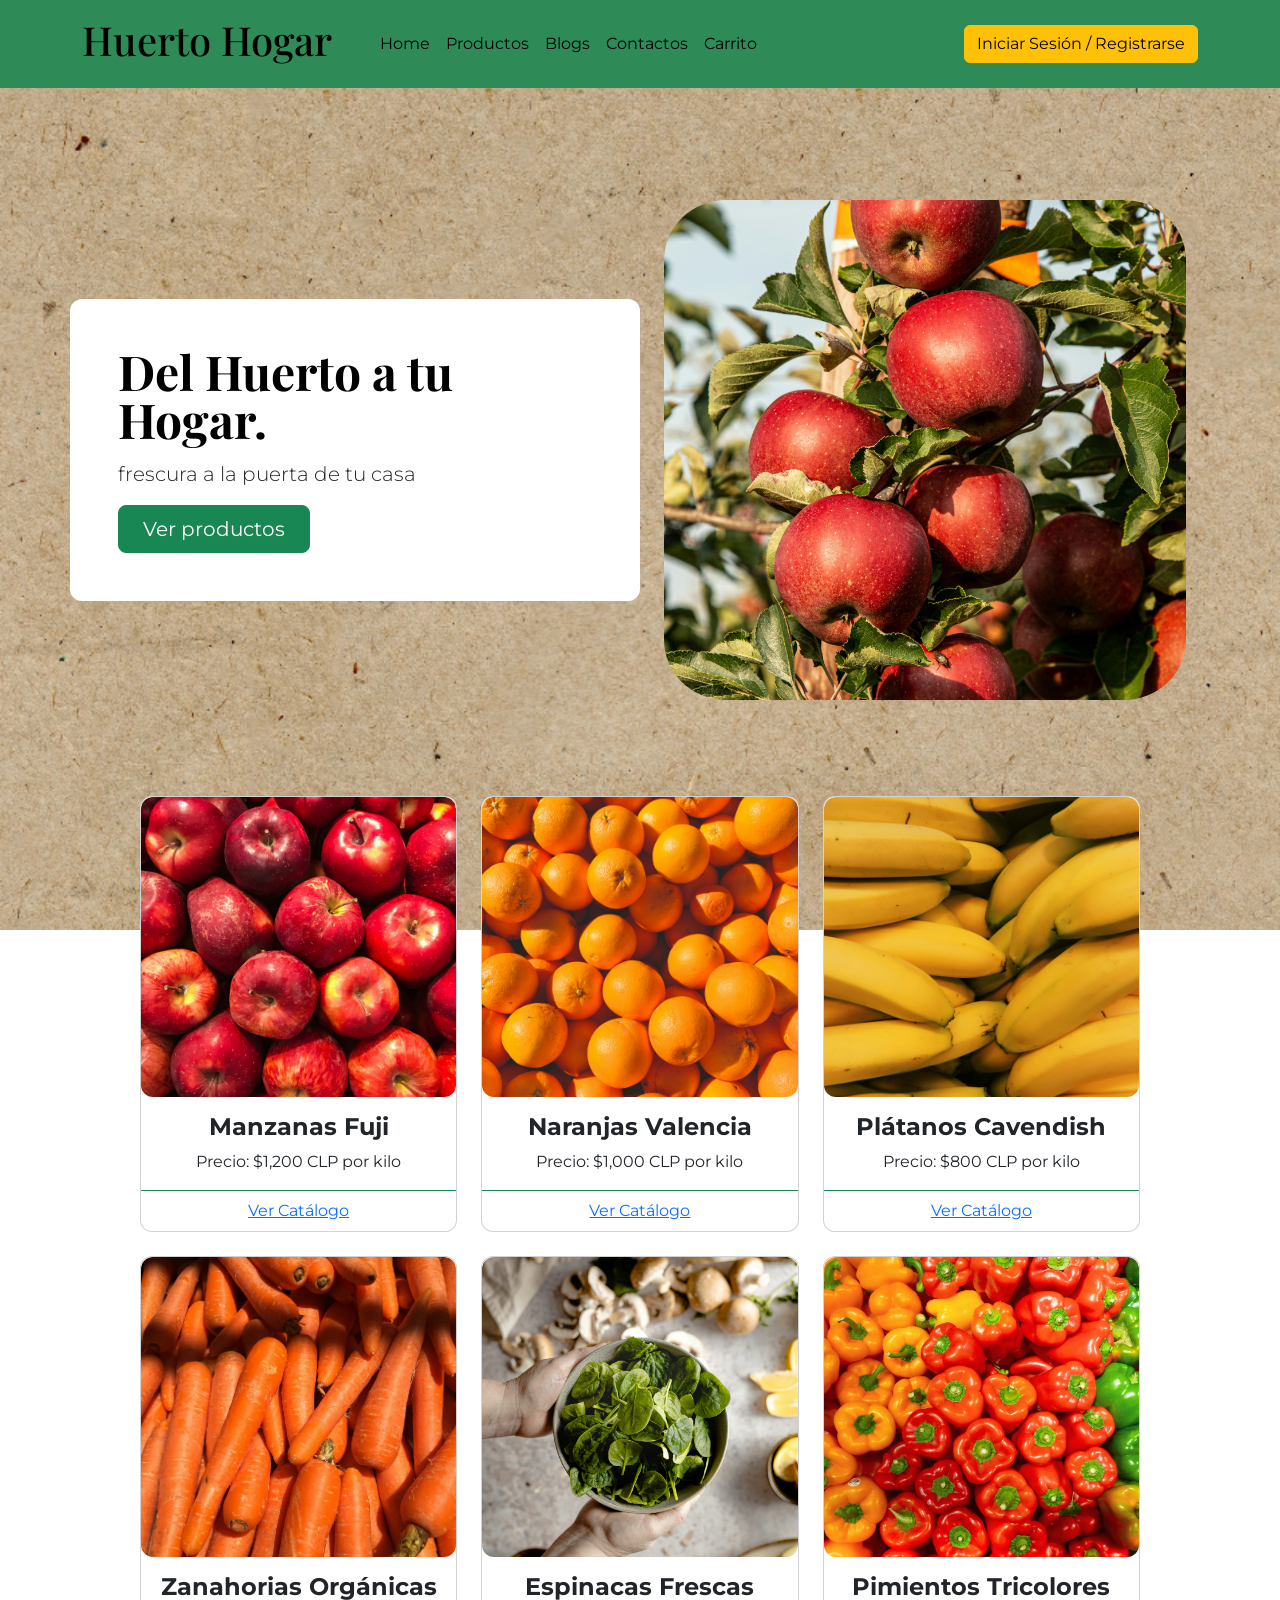
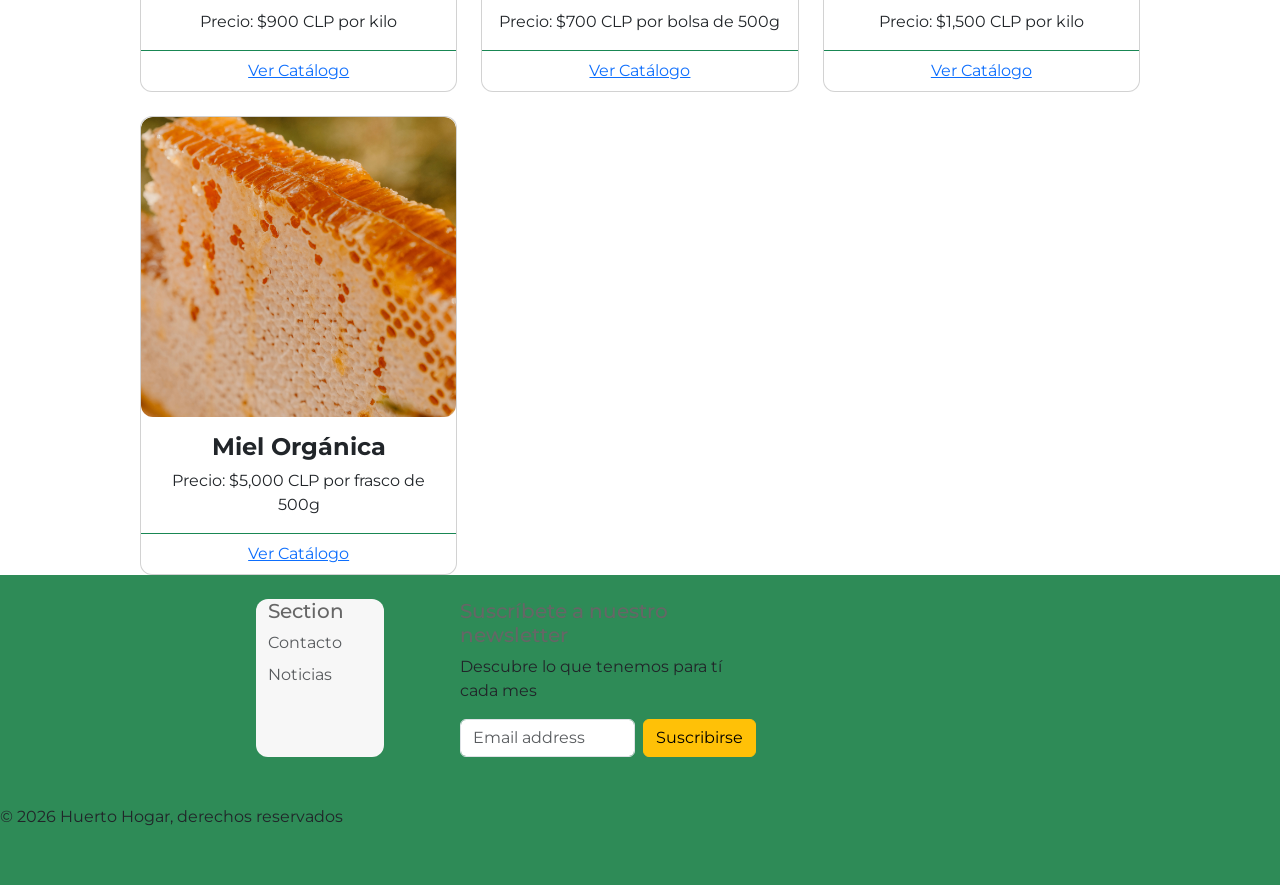
==== commit 023c82e3: "Rutas inconsistentes en index.html Se corrigieron rutas rotas en imagenes del home" ====
--- a/index.html
+++ b/index.html
@@ -40,7 +40,7 @@
 <body>
     <div class="container col-xxl-8 px-4 py-5">
         <div class="row flex-lg-row-reverse align-items-center g-5 py-5">
-                <div class="col-10 col-sm-8 col-lg-6"> <img src="../HuertoHogar/img/manzana.jpg"
+                <div class="col-10 col-sm-8 col-lg-6"> <img src="img/manzana.jpg"
                     class="d-block mx-lg-auto img-fluid hero-image" alt="Manzanas en el huerto" width="700" height="500" loading="lazy">
             </div>
             <div class="col-lg-6 hero-copy p-4 p-lg-5">
@@ -58,7 +58,7 @@
     
         <div class="col">
             <div class="card h-100">
-                <img src="../HuertoHogar/img/manzana2.jpg" class="card-img-top" alt="Manzanas Fuji">
+                <img src="img/manzana2.jpg" class="card-img-top" alt="Manzanas Fuji">
                 <div class="card-body">
                     <h4 class="card-title">Manzanas Fuji</h4>
                     <p class="card-text">
@@ -73,7 +73,7 @@
     
         <div class="col">
             <div class="card h-100">
-                <img src="../HuertoHogar/img/naranja2.jpg" class="card-img-top" alt="Naranjas Valencia">
+                <img src="img/naranja2.jpg" class="card-img-top" alt="Naranjas Valencia">
                 <div class="card-body">
                     <h4 class="card-title">Naranjas Valencia</h4>
                     <p class="card-text">
@@ -88,7 +88,7 @@
     
         <div class="col">
             <div class="card h-100">
-                <img src="../HuertoHogar/img/banana.jpg" class="card-img-top" alt="Plátanos Cavendish">
+                <img src="img/banana.jpg" class="card-img-top" alt="Plátanos Cavendish">
                 <div class="card-body">
                     <h4 class="card-title">Plátanos Cavendish</h4>
                     <p class="card-text">
@@ -103,7 +103,7 @@
     
         <div class="col">
             <div class="card h-100">
-                <img src="../HuertoHogar/img/zanahoria.jpg" class="card-img-top" alt="Zanahorias Orgánicas">
+                <img src="img/zanahoria.jpg" class="card-img-top" alt="Zanahorias Orgánicas">
                 <div class="card-body">
                     <h4 class="card-title">Zanahorias Orgánicas</h4>
                     <p class="card-text">
@@ -118,7 +118,7 @@
     
         <div class="col">
             <div class="card h-100">
-                <img src="../HuertoHogar/img/espinaca3.jpg" class="card-img-top" alt="Espinacas Frescas">
+                <img src="img/espinaca3.jpg" class="card-img-top" alt="Espinacas Frescas">
                 <div class="card-body">
                     <h4 class="card-title">Espinacas Frescas</h4>
                     <p class="card-text">
@@ -133,7 +133,7 @@
     
         <div class="col">
             <div class="card h-100">
-                <img src="../HuertoHogar/img/pimiento2.jpg" class="card-img-top" alt="Pimientos Tricolores">
+                <img src="img/pimiento2.jpg" class="card-img-top" alt="Pimientos Tricolores">
                 <div class="card-body">
                     <h4 class="card-title">Pimientos Tricolores</h4>
                     <p class="card-text">
@@ -148,7 +148,7 @@
     
         <div class="col">
             <div class="card h-100">
-                <img src="../HuertoHogar/img/miel.jpg" class="card-img-top" alt="Miel Orgánica">
+                <img src="img/miel.jpg" class="card-img-top" alt="Miel Orgánica">
                 <div class="card-body">
                     <h4 class="card-title">Miel Orgánica</h4>
                     <p class="card-text">
